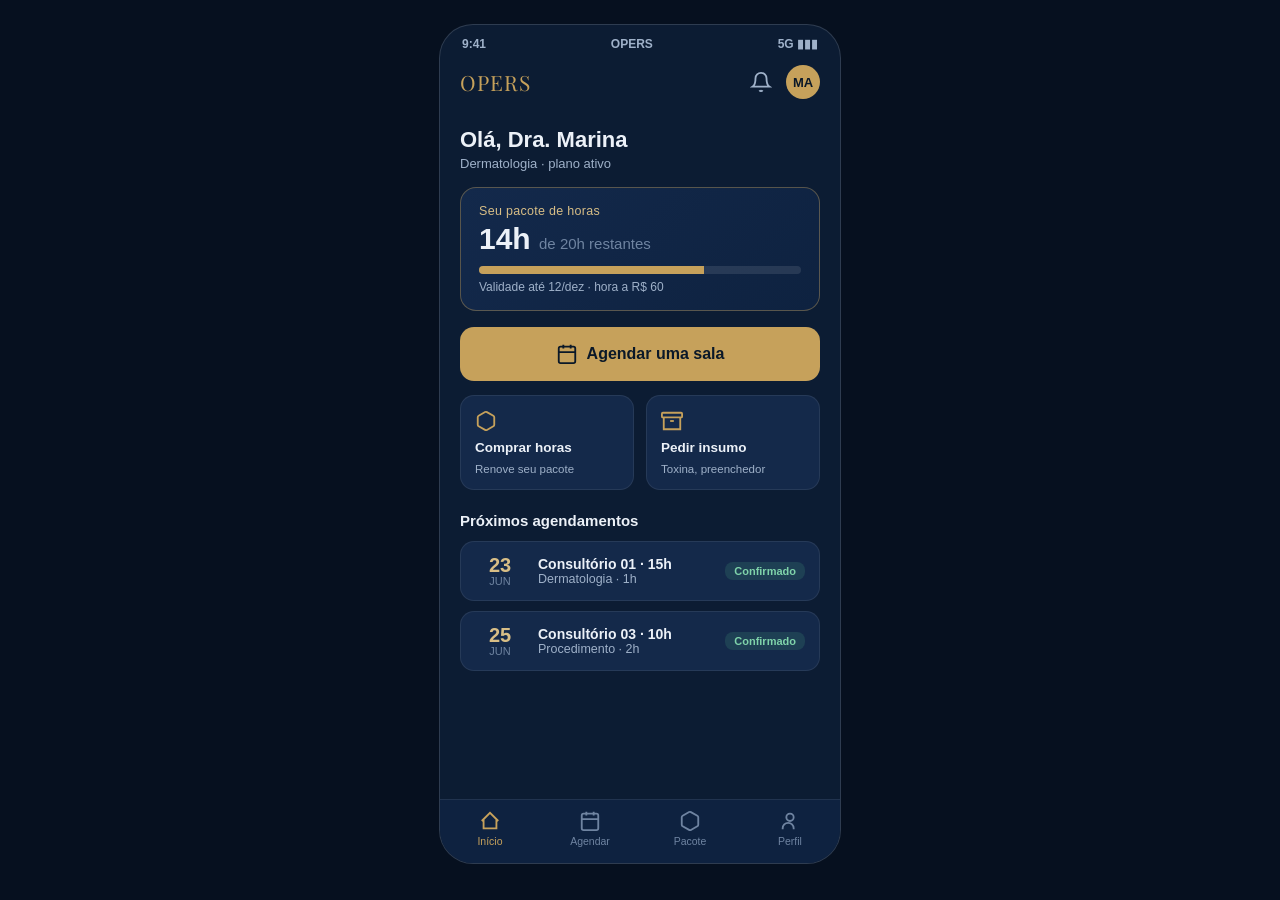
==== app.html @ e20039f2 "Sistema Opers Med + App do profissional" ====
<!doctype html>
<html lang="pt-br">
<head>
<meta charset="utf-8" />
<meta name="viewport" content="width=device-width, initial-scale=1, maximum-scale=1" />
<title>OPERS — App do Profissional</title>
<link rel="preconnect" href="https://fonts.googleapis.com">
<link rel="preconnect" href="https://fonts.gstatic.com" crossorigin>
<link href="https://fonts.googleapis.com/css2?family=Playfair+Display:wght@500;600&display=swap" rel="stylesheet">
<style>
  :root{
    --navy0:#0A1828; --navy1:#0C1C33; --navy2:#0E2240; --navy3:#14294A; --navy4:#1B3358;
    --gold:#C6A15B; --gold-l:#D8BE86; --gold-bg:rgba(198,161,91,0.16); --gold-br:rgba(198,161,91,0.4);
    --txt:#ECF1F8; --txt2:#9FB1C9; --txt3:#6F84A1;
    --green:#7FD3AA; --green-bg:rgba(84,185,138,0.16);
    --red:#E08A82;
    --br:rgba(255,255,255,0.08); --br2:rgba(255,255,255,0.14);
  }
  *{box-sizing:border-box;margin:0;padding:0;-webkit-tap-highlight-color:transparent}
  body{font-family:-apple-system,BlinkMacSystemFont,'Segoe UI',Roboto,sans-serif;background:#06101F;color:var(--txt);min-height:100vh;display:flex;align-items:flex-start;justify-content:center;padding:24px 0}
  .phone{width:402px;max-width:100vw;min-height:840px;background:var(--navy1);border:1px solid var(--br2);border-radius:34px;overflow:hidden;position:relative;display:flex;flex-direction:column}
  @media(max-width:430px){body{padding:0}.phone{border-radius:0;border:none;min-height:100vh;width:100vw}}
  .statusbar{display:flex;justify-content:space-between;align-items:center;padding:12px 22px 4px;font-size:12px;color:var(--txt2);font-weight:600}
  .appbar{display:flex;align-items:center;justify-content:space-between;padding:10px 20px 14px}
  .logo{font-family:'Playfair Display',Georgia,serif;color:var(--gold);font-size:21px;letter-spacing:1px}
  .appbar .r{display:flex;align-items:center;gap:14px;color:var(--txt2)}
  .av{width:34px;height:34px;border-radius:50%;background:var(--gold);color:var(--navy0);display:flex;align-items:center;justify-content:center;font-weight:700;font-size:13px}
  .body{flex:1;overflow-y:auto;padding:6px 20px 96px}
  .scr{display:none}.scr.on{display:block;animation:fade .25s ease}
  @keyframes fade{from{opacity:0;transform:translateY(8px)}to{opacity:1;transform:none}}
  .hi{font-size:22px;font-weight:600;margin:8px 0 2px}
  .hi small{display:block;font-size:13px;color:var(--txt2);font-weight:400;margin-top:3px}
  .card{background:var(--navy3);border:1px solid var(--br);border-radius:16px;padding:16px}
  .saldo{background:linear-gradient(135deg,#13294b,#0e2240);border:1px solid var(--gold-br);border-radius:16px;padding:16px 18px;margin:16px 0}
  .saldo .t{font-size:12.5px;color:var(--gold-l);letter-spacing:.3px}
  .saldo .big{font-size:30px;font-weight:600;margin:4px 0 2px}
  .saldo .big small{font-size:15px;color:var(--txt3);font-weight:400}
  .bar{height:8px;background:rgba(255,255,255,0.1);border-radius:5px;overflow:hidden;margin:10px 0 6px}
  .bar>div{height:100%;background:var(--gold)}
  .saldo .sub{font-size:12px;color:var(--txt2)}
  .cta{display:flex;align-items:center;justify-content:center;gap:9px;width:100%;background:var(--gold);color:var(--navy0);border:none;border-radius:14px;padding:16px;font-size:16px;font-weight:700;cursor:pointer;margin-bottom:8px}
  .cta:active{transform:scale(.985)}
  .quick{display:grid;grid-template-columns:1fr 1fr;gap:12px;margin:14px 0}
  .qbtn{background:var(--navy3);border:1px solid var(--br);border-radius:14px;padding:14px;display:flex;flex-direction:column;gap:8px;cursor:pointer;color:var(--txt)}
  .qbtn:active{background:var(--navy4)}
  .qbtn i{color:var(--gold)}
  .qbtn .qt{font-size:13.5px;font-weight:600}.qbtn .qs{font-size:11.5px;color:var(--txt2)}
  .sec{font-size:15px;font-weight:600;margin:22px 0 12px}
  .appt{display:flex;align-items:center;gap:13px;background:var(--navy3);border:1px solid var(--br);border-radius:14px;padding:13px 14px;margin-bottom:10px}
  .appt .dt{width:50px;text-align:center;flex-shrink:0}
  .appt .dt .d{font-size:20px;font-weight:700;line-height:1;color:var(--gold-l)}
  .appt .dt .m{font-size:11px;color:var(--txt3);text-transform:uppercase}
  .appt .info{flex:1;min-width:0}
  .appt .info .s1{font-size:14px;font-weight:600}
  .appt .info .s2{font-size:12.5px;color:var(--txt2)}
  .pill{font-size:11px;padding:3px 9px;border-radius:8px;font-weight:600;white-space:nowrap}
  .p-green{background:var(--green-bg);color:var(--green)}
  .p-gold{background:var(--gold-bg);color:var(--gold-l)}
  .p-mut{background:rgba(255,255,255,0.07);color:var(--txt2)}
  .days{display:flex;gap:9px;overflow-x:auto;padding:4px 0 8px;margin-bottom:6px}
  .day{flex-shrink:0;width:52px;text-align:center;padding:10px 0;border-radius:13px;background:var(--navy3);border:1px solid var(--br);cursor:pointer}
  .day.on{background:var(--gold);border-color:var(--gold)}
  .day.on .dn,.day.on .dd{color:var(--navy0)}
  .day .dn{font-size:11px;color:var(--txt3);text-transform:uppercase}
  .day .dd{font-size:18px;font-weight:700;margin-top:2px}
  .slot{display:flex;align-items:center;justify-content:space-between;background:var(--navy3);border:1px solid var(--br);border-radius:13px;padding:13px 15px;margin-bottom:10px;cursor:pointer}
  .slot:active{background:var(--navy4)}
  .slot .st{font-size:15px;font-weight:600}
  .slot .ss{font-size:12.5px;color:var(--txt2);margin-top:2px}
  .slot .go{color:var(--gold);font-size:13px;font-weight:600;display:flex;align-items:center;gap:4px}
  .plan{background:var(--navy3);border:1px solid var(--br);border-radius:14px;padding:15px;margin-bottom:11px;display:flex;align-items:center;justify-content:space-between}
  .plan.feat{border-color:var(--gold-br)}
  .plan .pn{font-size:15px;font-weight:600;color:var(--gold-l)}
  .plan .ps{font-size:12px;color:var(--txt2);margin-top:2px}
  .plan .pp{font-size:18px;font-weight:700}
  .tabbar{position:absolute;bottom:0;left:0;right:0;background:var(--navy2);border-top:1px solid var(--br);display:flex;justify-content:space-around;padding:10px 0 16px}
  .tab{display:flex;flex-direction:column;align-items:center;gap:3px;color:var(--txt3);font-size:10.5px;cursor:pointer;flex:1}
  .tab.on{color:var(--gold)}
  .tab i{font-size:22px}
  .back{display:flex;align-items:center;gap:7px;color:var(--txt2);font-size:14px;cursor:pointer;margin:4px 0 10px}
  .overlay{position:absolute;inset:0;background:rgba(5,12,24,0.7);display:none;align-items:flex-end;z-index:30}
  .overlay.on{display:flex}
  .sheet{background:var(--navy2);border-top-left-radius:22px;border-top-right-radius:22px;width:100%;padding:22px 20px 28px;border-top:1px solid var(--br2);animation:up .3s ease}
  @keyframes up{from{transform:translateY(100%)}to{transform:none}}
  .sheet h3{font-size:18px;margin-bottom:14px}
  .row{display:flex;justify-content:space-between;padding:11px 0;border-bottom:1px solid var(--br);font-size:14px}
  .row span:first-child{color:var(--txt2)}
  .row span:last-child{font-weight:600}
  .success{text-align:center;padding:30px 10px}
  .check{width:74px;height:74px;border-radius:50%;background:var(--green-bg);color:var(--green);display:flex;align-items:center;justify-content:center;margin:0 auto 18px;font-size:40px}
  .icon{display:inline-flex}
  svg.ic{width:22px;height:22px;stroke:currentColor;fill:none;stroke-width:2}
</style>
</head>
<body>
<div class="phone">
  <div class="statusbar"><span>9:41</span><span>OPERS</span><span>5G ▮▮▮</span></div>
  <div class="appbar">
    <div class="logo">OPERS</div>
    <div class="r">
      <span class="icon"><svg class="ic" viewBox="0 0 24 24"><path d="M18 8A6 6 0 0 0 6 8c0 7-3 9-3 9h18s-3-2-3-9M13.73 21a2 2 0 0 1-3.46 0"/></svg></span>
      <div class="av">MA</div>
    </div>
  </div>

  <div class="body">

    <!-- INÍCIO -->
    <section class="scr on" id="home">
      <div class="hi">Olá, Dra. Marina<small>Dermatologia · plano ativo</small></div>

      <div class="saldo">
        <div class="t">Seu pacote de horas</div>
        <div class="big">14h <small>de 20h restantes</small></div>
        <div class="bar"><div style="width:70%"></div></div>
        <div class="sub">Validade até 12/dez · hora a R$ 60</div>
      </div>

      <button class="cta" onclick="goAg()"><span class="icon"><svg class="ic" viewBox="0 0 24 24"><rect x="3" y="4" width="18" height="18" rx="2"/><path d="M16 2v4M8 2v4M3 10h18"/></svg></span> Agendar uma sala</button>

      <div class="quick">
        <div class="qbtn" onclick="go('pacote')"><i class="icon"><svg class="ic" viewBox="0 0 24 24"><path d="M21 16V8a2 2 0 0 0-1-1.73l-7-4a2 2 0 0 0-2 0l-7 4A2 2 0 0 0 3 8v8a2 2 0 0 0 1 1.73l7 4a2 2 0 0 0 2 0l7-4A2 2 0 0 0 21 16z"/></svg></i><span class="qt">Comprar horas</span><span class="qs">Renove seu pacote</span></div>
        <div class="qbtn" onclick="openInsumo()"><i class="icon"><svg class="ic" viewBox="0 0 24 24"><path d="M21 8v13H3V8"/><rect x="1" y="3" width="22" height="5" rx="1"/><path d="M10 12h4"/></svg></i><span class="qt">Pedir insumo</span><span class="qs">Toxina, preenchedor</span></div>
      </div>

      <div class="sec">Próximos agendamentos</div>
      <div id="apptList">
        <div class="appt"><div class="dt"><div class="d">23</div><div class="m">jun</div></div><div class="info"><div class="s1">Consultório 01 · 15h</div><div class="s2">Dermatologia · 1h</div></div><span class="pill p-green">Confirmado</span></div>
        <div class="appt"><div class="dt"><div class="d">25</div><div class="m">jun</div></div><div class="info"><div class="s1">Consultório 03 · 10h</div><div class="s2">Procedimento · 2h</div></div><span class="pill p-green">Confirmado</span></div>
      </div>
    </section>

    <!-- AGENDAR -->
    <section class="scr" id="agendar">
      <div class="back" onclick="go('home')"><span class="icon"><svg class="ic" viewBox="0 0 24 24"><path d="M19 12H5M12 19l-7-7 7-7"/></svg></span> Voltar</div>
      <div class="hi" style="font-size:19px">Disponibilidade<small>Escolha o dia e o horário livre</small></div>
      <div class="days" id="days">
        <div class="day on"><div class="dn">seg</div><div class="dd">23</div></div>
        <div class="day"><div class="dn">ter</div><div class="dd">24</div></div>
        <div class="day"><div class="dn">qua</div><div class="dd">25</div></div>
        <div class="day"><div class="dn">qui</div><div class="dd">26</div></div>
        <div class="day"><div class="dn">sex</div><div class="dd">27</div></div>
        <div class="day"><div class="dn">sáb</div><div class="dd">28</div></div>
      </div>
      <div class="sec" style="margin-top:8px" id="slotLabel">Salas livres · seg, 23</div>
      <div id="slots">
        <div class="slot" onclick="pick('Consultório 02','11h')"><div><div class="st">11h — 12h</div><div class="ss">Consultório 02 · Odontologia</div></div><span class="go">Reservar <span class="icon"><svg class="ic" viewBox="0 0 24 24" stroke-width="2.5"><path d="M9 18l6-6-6-6"/></svg></span></span></div>
        <div class="slot" onclick="pick('Consultório 04','14h')"><div><div class="st">14h — 15h</div><div class="ss">Consultório 04 · Livre</div></div><span class="go">Reservar <span class="icon"><svg class="ic" viewBox="0 0 24 24" stroke-width="2.5"><path d="M9 18l6-6-6-6"/></svg></span></span></div>
        <div class="slot" onclick="pick('Consultório 06','16h')"><div><div class="st">16h — 17h</div><div class="ss">Consultório 06 · Livre</div></div><span class="go">Reservar <span class="icon"><svg class="ic" viewBox="0 0 24 24" stroke-width="2.5"><path d="M9 18l6-6-6-6"/></svg></span></span></div>
        <div class="slot" onclick="pick('Centro cirúrgico 01','18h')"><div><div class="st">18h — 20h</div><div class="ss">Centro cirúrgico 01 · Procedimento</div></div><span class="go">Reservar <span class="icon"><svg class="ic" viewBox="0 0 24 24" stroke-width="2.5"><path d="M9 18l6-6-6-6"/></svg></span></span></div>
      </div>
    </section>

    <!-- PACOTE -->
    <section class="scr" id="pacote">
      <div class="back" onclick="go('home')"><span class="icon"><svg class="ic" viewBox="0 0 24 24"><path d="M19 12H5M12 19l-7-7 7-7"/></svg></span> Voltar</div>
      <div class="hi" style="font-size:19px">Meu pacote<small>14h de 20h restantes</small></div>
      <div class="saldo"><div class="t">Saldo atual</div><div class="big">14h <small>restantes</small></div><div class="bar"><div style="width:70%"></div></div><div class="sub">6h usadas este mês</div></div>
      <div class="sec">Renovar ou ampliar</div>
      <div class="plan"><div><div class="pn">Plano 20h</div><div class="ps">vira 40h na ação · hora R$ 60</div></div><div style="text-align:right"><div class="pp">R$ 2.600</div></div></div>
      <div class="plan feat"><div><div class="pn">Plano 30h ★</div><div class="ps">vira 60h na ação · mais vendido</div></div><div style="text-align:right"><div class="pp">R$ 3.900</div></div></div>
      <div class="plan"><div><div class="pn">Plano 40h</div><div class="ps">vira 80h na ação · melhor preço/h</div></div><div style="text-align:right"><div class="pp">R$ 5.200</div></div></div>
    </section>

  </div>

  <div class="tabbar">
    <div class="tab on" data-s="home" onclick="go('home')"><i class="icon"><svg class="ic" viewBox="0 0 24 24"><path d="M3 12l9-9 9 9M5 10v10h14V10"/></svg></i>Início</div>
    <div class="tab" data-s="agendar" onclick="goAg()"><i class="icon"><svg class="ic" viewBox="0 0 24 24"><rect x="3" y="4" width="18" height="18" rx="2"/><path d="M16 2v4M8 2v4M3 10h18"/></svg></i>Agendar</div>
    <div class="tab" data-s="pacote" onclick="go('pacote')"><i class="icon"><svg class="ic" viewBox="0 0 24 24"><path d="M21 16V8a2 2 0 0 0-1-1.73l-7-4a2 2 0 0 0-2 0l-7 4A2 2 0 0 0 3 8v8a2 2 0 0 0 1 1.73l7 4a2 2 0 0 0 2 0l7-4A2 2 0 0 0 21 16z"/></svg></i>Pacote</div>
    <div class="tab" data-s="perfil" onclick="go('home')"><i class="icon"><svg class="ic" viewBox="0 0 24 24"><circle cx="12" cy="8" r="4"/><path d="M4 21v-1a6 6 0 0 1 12 0v1"/></svg></i>Perfil</div>
  </div>

  <!-- Sheet confirmar -->
  <div class="overlay" id="ov">
    <div class="sheet" id="sheet"></div>
  </div>
</div>

<script>
  function go(id){
    document.querySelectorAll('.scr').forEach(s=>s.classList.toggle('on',s.id===id));
    document.querySelectorAll('.tab').forEach(t=>t.classList.toggle('on',t.dataset.s===id));
    document.querySelector('.body').scrollTop=0;
  }
  function goAg(){go('agendar');}
  // dias
  document.getElementById('days').addEventListener('click',function(e){var d=e.target.closest('.day');if(!d)return;document.querySelectorAll('.day').forEach(x=>x.classList.remove('on'));d.classList.add('on');var dn=d.querySelector('.dn').textContent;var dd=d.querySelector('.dd').textContent;document.getElementById('slotLabel').textContent='Salas livres · '+dn+', '+dd;});

  var sel={sala:'',hora:''};
  function pick(sala,hora){
    sel={sala,hora};
    var s=document.getElementById('sheet');
    s.innerHTML='<h3>Confirmar agendamento</h3>'+
      '<div class="row"><span>Sala</span><span>'+sala+'</span></div>'+
      '<div class="row"><span>Data</span><span>Seg, 23 de junho</span></div>'+
      '<div class="row"><span>Horário</span><span>'+hora+' — '+(parseInt(hora)+1)+'h</span></div>'+
      '<div class="row"><span>Consome do pacote</span><span style="color:var(--gold-l)">1h (resta 13h)</span></div>'+
      '<button class="cta" style="margin-top:18px" onclick="confirmAg()">Confirmar agendamento</button>'+
      '<div style="text-align:center;margin-top:12px;color:var(--txt3);font-size:13px;cursor:pointer" onclick="closeOv()">Cancelar</div>';
    document.getElementById('ov').classList.add('on');
  }
  function closeOv(){document.getElementById('ov').classList.remove('on');}
  function confirmAg(){
    var s=document.getElementById('sheet');
    s.innerHTML='<div class="success"><div class="check">✓</div><div style="font-size:20px;font-weight:600;margin-bottom:6px">Agendado!</div>'+
      '<div style="color:var(--txt2);font-size:14px">'+sel.sala+' · '+sel.hora+'<br>Seg, 23 de junho</div>'+
      '<button class="cta" style="margin-top:22px" onclick="finishAg()">Voltar ao início</button></div>';
    // adiciona na lista
    var item=document.createElement('div');item.className='appt';
    item.innerHTML='<div class="dt"><div class="d">23</div><div class="m">jun</div></div><div class="info"><div class="s1">'+sel.sala+' · '+sel.hora+'</div><div class="s2">Novo agendamento · 1h</div></div><span class="pill p-gold">Novo</span>';
    document.getElementById('apptList').prepend(item);
  }
  function finishAg(){closeOv();go('home');}
  function openInsumo(){
    var s=document.getElementById('sheet');
    s.innerHTML='<h3>Pedir insumo</h3>'+
      '<div class="row"><span>Dysport 300 UI</span><span>R$ 880,75</span></div>'+
      '<div class="row"><span>Restylane Lyft 1ml</span><span>R$ 315,00</span></div>'+
      '<div class="row"><span>Restylane Skinboosters</span><span>R$ 384,00</span></div>'+
      '<button class="cta" style="margin-top:18px" onclick="closeOv()">Adicionar ao próximo procedimento</button>'+
      '<div style="text-align:center;margin-top:12px;color:var(--txt3);font-size:13px;cursor:pointer" onclick="closeOv()">Fechar</div>';
    document.getElementById('ov').classList.add('on');
  }
  document.getElementById('ov').addEventListener('click',function(e){if(e.target===this)closeOv();});
</script>
</body>
</html>
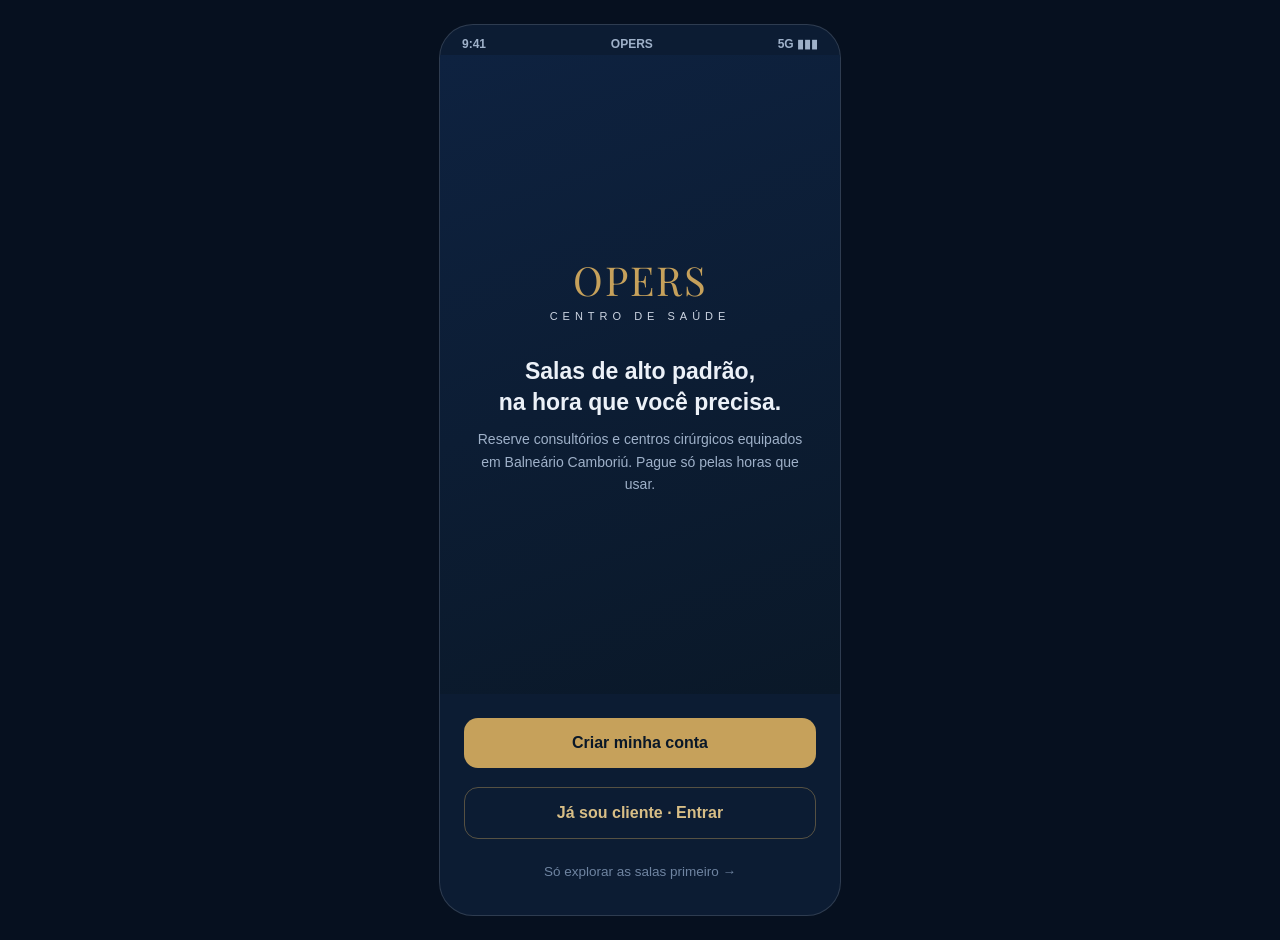
==== commit cf73325f: "App do profissional: cadastro/login, Salas, Feed, Conta" ====
--- a/app.html
+++ b/app.html
@@ -18,7 +18,7 @@
   }
   *{box-sizing:border-box;margin:0;padding:0;-webkit-tap-highlight-color:transparent}
   body{font-family:-apple-system,BlinkMacSystemFont,'Segoe UI',Roboto,sans-serif;background:#06101F;color:var(--txt);min-height:100vh;display:flex;align-items:flex-start;justify-content:center;padding:24px 0}
-  .phone{width:402px;max-width:100vw;min-height:840px;background:var(--navy1);border:1px solid var(--br2);border-radius:34px;overflow:hidden;position:relative;display:flex;flex-direction:column}
+  .phone{width:402px;max-width:100vw;min-height:860px;background:var(--navy1);border:1px solid var(--br2);border-radius:34px;overflow:hidden;position:relative;display:flex;flex-direction:column}
   @media(max-width:430px){body{padding:0}.phone{border-radius:0;border:none;min-height:100vh;width:100vw}}
   .statusbar{display:flex;justify-content:space-between;align-items:center;padding:12px 22px 4px;font-size:12px;color:var(--txt2);font-weight:600}
   .appbar{display:flex;align-items:center;justify-content:space-between;padding:10px 20px 14px}
@@ -40,12 +40,19 @@
   .saldo .sub{font-size:12px;color:var(--txt2)}
   .cta{display:flex;align-items:center;justify-content:center;gap:9px;width:100%;background:var(--gold);color:var(--navy0);border:none;border-radius:14px;padding:16px;font-size:16px;font-weight:700;cursor:pointer;margin-bottom:8px}
   .cta:active{transform:scale(.985)}
+  .cta.outline{background:transparent;color:var(--gold-l);border:1px solid var(--gold-br)}
   .quick{display:grid;grid-template-columns:1fr 1fr;gap:12px;margin:14px 0}
   .qbtn{background:var(--navy3);border:1px solid var(--br);border-radius:14px;padding:14px;display:flex;flex-direction:column;gap:8px;cursor:pointer;color:var(--txt)}
   .qbtn:active{background:var(--navy4)}
   .qbtn i{color:var(--gold)}
   .qbtn .qt{font-size:13.5px;font-weight:600}.qbtn .qs{font-size:11.5px;color:var(--txt2)}
   .sec{font-size:15px;font-weight:600;margin:22px 0 12px}
+  .menu{background:var(--navy3);border:1px solid var(--br);border-radius:16px;overflow:hidden}
+  .mi{display:flex;align-items:center;gap:13px;padding:15px 16px;border-bottom:1px solid var(--br);cursor:pointer}
+  .mi:last-child{border-bottom:none}.mi:active{background:var(--navy4)}
+  .mi i{color:var(--gold);display:inline-flex}
+  .mi .mt{flex:1;font-size:14.5px}
+  .mi .chev{color:var(--txt3)}
   .appt{display:flex;align-items:center;gap:13px;background:var(--navy3);border:1px solid var(--br);border-radius:14px;padding:13px 14px;margin-bottom:10px}
   .appt .dt{width:50px;text-align:center;flex-shrink:0}
   .appt .dt .d{font-size:20px;font-weight:700;line-height:1;color:var(--gold-l)}
@@ -57,6 +64,31 @@
   .p-green{background:var(--green-bg);color:var(--green)}
   .p-gold{background:var(--gold-bg);color:var(--gold-l)}
   .p-mut{background:rgba(255,255,255,0.07);color:var(--txt2)}
+  .toggle{display:flex;background:var(--navy3);border:1px solid var(--br);border-radius:12px;padding:4px;margin:6px 0 14px}
+  .toggle div{flex:1;text-align:center;padding:9px;border-radius:9px;font-size:13.5px;color:var(--txt2);cursor:pointer;font-weight:600}
+  .toggle div.on{background:var(--gold);color:var(--navy0)}
+  .filters{display:flex;gap:9px;margin-bottom:14px}
+  .filt{flex:1;display:flex;align-items:center;gap:7px;background:var(--navy3);border:1px solid var(--br);border-radius:11px;padding:11px 12px;font-size:12.5px;color:var(--txt3)}
+  .room{background:var(--navy3);border:1px solid var(--br);border-radius:16px;overflow:hidden;margin-bottom:14px}
+  .room .photo{height:150px;background:linear-gradient(135deg,#1B3358,#0E2240);display:flex;align-items:center;justify-content:center;position:relative}
+  .room .photo i{color:rgba(198,161,91,0.5);font-size:42px}
+  .room .photo .ptag{position:absolute;top:10px;left:10px;background:rgba(10,24,40,0.7);color:var(--gold-l);font-size:11px;font-weight:600;padding:4px 10px;border-radius:8px}
+  .room .rb{padding:14px 15px}
+  .room .rn{font-size:15px;font-weight:600;line-height:1.3}
+  .room .ram{font-size:12.5px;color:var(--txt2);margin:6px 0 10px;display:flex;gap:12px;flex-wrap:wrap}
+  .room .ram span{display:flex;align-items:center;gap:5px}
+  .room .rf{display:flex;align-items:center;justify-content:space-between}
+  .room .rp{font-size:13px;color:var(--txt2)}.room .rp b{color:var(--txt);font-size:16px}
+  .room .rbtn{background:var(--gold-bg);color:var(--gold-l);border:1px solid var(--gold-br);border-radius:10px;padding:9px 14px;font-size:13px;font-weight:600;cursor:pointer}
+  .room .rbtn:active{background:var(--gold);color:var(--navy0)}
+  .post{background:var(--navy3);border:1px solid var(--br);border-radius:16px;padding:15px;margin-bottom:13px}
+  .post .ph{display:flex;align-items:center;gap:10px;margin-bottom:11px}
+  .post .pav{width:34px;height:34px;border-radius:9px;background:var(--gold);color:var(--navy0);display:flex;align-items:center;justify-content:center;font-family:'Playfair Display',serif;font-size:13px;font-weight:600}
+  .post .pn{font-size:13px;font-weight:600}.post .pd{font-size:11.5px;color:var(--txt3)}
+  .post .pt{font-size:15px;font-weight:600;margin-bottom:5px}
+  .post .pc{font-size:13.5px;color:var(--txt2);line-height:1.5}
+  .post .pl{display:flex;gap:18px;margin-top:12px;color:var(--txt3);font-size:13px}
+  .post .pl span{display:flex;align-items:center;gap:6px}
   .days{display:flex;gap:9px;overflow-x:auto;padding:4px 0 8px;margin-bottom:6px}
   .day{flex-shrink:0;width:52px;text-align:center;padding:10px 0;border-radius:13px;background:var(--navy3);border:1px solid var(--br);cursor:pointer}
   .day.on{background:var(--gold);border-color:var(--gold)}
@@ -73,66 +105,146 @@
   .plan .pn{font-size:15px;font-weight:600;color:var(--gold-l)}
   .plan .ps{font-size:12px;color:var(--txt2);margin-top:2px}
   .plan .pp{font-size:18px;font-weight:700}
-  .tabbar{position:absolute;bottom:0;left:0;right:0;background:var(--navy2);border-top:1px solid var(--br);display:flex;justify-content:space-around;padding:10px 0 16px}
+  /* welcome */
+  .welcome{display:none;flex-direction:column;min-height:860px;padding:0}
+  .welcome.on{display:flex}
+  @media(max-width:430px){.welcome{min-height:100vh}}
+  .wtop{flex:1;display:flex;flex-direction:column;align-items:center;justify-content:center;text-align:center;padding:40px 30px;background:linear-gradient(160deg,#0E2240,#0A1828)}
+  .wtop .wl{font-family:'Playfair Display',serif;color:var(--gold);font-size:40px;letter-spacing:2px}
+  .wtop .wsub{font-size:11px;color:#CDD5E2;letter-spacing:5px;margin-top:4px}
+  .wtop h2{font-size:23px;font-weight:600;margin:34px 0 10px;line-height:1.35}
+  .wtop p{font-size:14px;color:var(--txt2);line-height:1.6}
+  .wbtns{padding:24px 24px 36px;display:flex;flex-direction:column;gap:11px}
+  .field{margin-bottom:13px}
+  .field label{font-size:12.5px;color:var(--txt2);display:block;margin-bottom:6px}
+  .field input,.field select{width:100%;background:var(--navy3);border:1px solid var(--br2);border-radius:11px;padding:13px 13px;color:var(--txt);font-size:14.5px;outline:none}
+  .field input:focus,.field select:focus{border-color:var(--gold-br)}
+  .tabbar{position:absolute;bottom:0;left:0;right:0;background:var(--navy2);border-top:1px solid var(--br);display:none;justify-content:space-around;padding:10px 0 16px}
+  body.tabs .tabbar{display:flex}
   .tab{display:flex;flex-direction:column;align-items:center;gap:3px;color:var(--txt3);font-size:10.5px;cursor:pointer;flex:1}
   .tab.on{color:var(--gold)}
   .tab i{font-size:22px}
   .back{display:flex;align-items:center;gap:7px;color:var(--txt2);font-size:14px;cursor:pointer;margin:4px 0 10px}
   .overlay{position:absolute;inset:0;background:rgba(5,12,24,0.7);display:none;align-items:flex-end;z-index:30}
   .overlay.on{display:flex}
-  .sheet{background:var(--navy2);border-top-left-radius:22px;border-top-right-radius:22px;width:100%;padding:22px 20px 28px;border-top:1px solid var(--br2);animation:up .3s ease}
+  .sheet{background:var(--navy2);border-top-left-radius:22px;border-top-right-radius:22px;width:100%;padding:22px 20px 28px;border-top:1px solid var(--br2);animation:up .3s ease;max-height:88%;overflow-y:auto}
   @keyframes up{from{transform:translateY(100%)}to{transform:none}}
   .sheet h3{font-size:18px;margin-bottom:14px}
   .row{display:flex;justify-content:space-between;padding:11px 0;border-bottom:1px solid var(--br);font-size:14px}
   .row span:first-child{color:var(--txt2)}
   .row span:last-child{font-weight:600}
-  .success{text-align:center;padding:30px 10px}
+  .success{text-align:center;padding:24px 10px}
   .check{width:74px;height:74px;border-radius:50%;background:var(--green-bg);color:var(--green);display:flex;align-items:center;justify-content:center;margin:0 auto 18px;font-size:40px}
   .icon{display:inline-flex}
   svg.ic{width:22px;height:22px;stroke:currentColor;fill:none;stroke-width:2}
+  svg.ic.sm{width:16px;height:16px}
 </style>
 </head>
 <body>
 <div class="phone">
   <div class="statusbar"><span>9:41</span><span>OPERS</span><span>5G ▮▮▮</span></div>
-  <div class="appbar">
+
+  <!-- WELCOME (não-cliente) -->
+  <div class="welcome on" id="welcome">
+    <div class="wtop">
+      <div class="wl">OPERS</div>
+      <div class="wsub">CENTRO DE SAÚDE</div>
+      <h2>Salas de alto padrão,<br>na hora que você precisa.</h2>
+      <p>Reserve consultórios e centros cirúrgicos equipados em Balneário Camboriú. Pague só pelas horas que usar.</p>
+    </div>
+    <div class="wbtns">
+      <button class="cta" onclick="go('cadastro')">Criar minha conta</button>
+      <button class="cta outline" onclick="login('Dra. Marina Alves','Marina',true)">Já sou cliente · Entrar</button>
+      <div style="text-align:center;margin-top:6px;color:var(--txt3);font-size:13.5px;cursor:pointer" onclick="login('',' ',false);go('salas')">Só explorar as salas primeiro →</div>
+    </div>
+  </div>
+
+  <!-- CADASTRO -->
+  <div class="scr" id="cadastro" style="padding:0">
+    <div class="body" style="padding-top:8px">
+      <div class="back" onclick="go('welcome')"><span class="icon"><svg class="ic" viewBox="0 0 24 24"><path d="M19 12H5M12 19l-7-7 7-7"/></svg></span> Voltar</div>
+      <div class="hi">Criar conta<small>Leva menos de 1 minuto e você já pode reservar.</small></div>
+      <div style="margin-top:18px">
+        <div class="field"><label>Nome completo</label><input id="fNome" placeholder="Dra. Bianca Melo" /></div>
+        <div class="field"><label>Especialidade</label><select id="fEsp"><option>Dermatologia</option><option>Estética / Harmonização</option><option>Odontologia</option><option>Nutrição</option><option>Ortopedia</option><option>Psicologia</option><option>Outra</option></select></div>
+        <div class="field"><label>WhatsApp</label><input id="fTel" placeholder="(47) 9 9999-9999" /></div>
+        <div class="field"><label>E-mail</label><input id="fMail" placeholder="voce@email.com" /></div>
+      </div>
+      <button class="cta" style="margin-top:10px" onclick="doCadastro()">Criar conta e continuar</button>
+      <div style="text-align:center;margin-top:14px;color:var(--txt3);font-size:12.5px;line-height:1.5">Ao criar a conta você entra como profissional<br>e pode reservar salas na hora.</div>
+    </div>
+  </div>
+
+  <div class="appbar" id="topbar" style="display:none">
     <div class="logo">OPERS</div>
     <div class="r">
       <span class="icon"><svg class="ic" viewBox="0 0 24 24"><path d="M18 8A6 6 0 0 0 6 8c0 7-3 9-3 9h18s-3-2-3-9M13.73 21a2 2 0 0 1-3.46 0"/></svg></span>
-      <div class="av">MA</div>
+      <div class="av" id="topAv">MA</div>
     </div>
   </div>
 
-  <div class="body">
+  <div class="body" id="mainbody" style="display:none">
 
     <!-- INÍCIO -->
     <section class="scr on" id="home">
-      <div class="hi">Olá, Dra. Marina<small>Dermatologia · plano ativo</small></div>
-
-      <div class="saldo">
-        <div class="t">Seu pacote de horas</div>
-        <div class="big">14h <small>de 20h restantes</small></div>
-        <div class="bar"><div style="width:70%"></div></div>
-        <div class="sub">Validade até 12/dez · hora a R$ 60</div>
-      </div>
-
-      <button class="cta" onclick="goAg()"><span class="icon"><svg class="ic" viewBox="0 0 24 24"><rect x="3" y="4" width="18" height="18" rx="2"/><path d="M16 2v4M8 2v4M3 10h18"/></svg></span> Agendar uma sala</button>
-
+      <div class="hi" id="homeHi">Olá, Dra. Marina<small>Dermatologia · plano ativo</small></div>
+      <div id="saldoBlock"></div>
+
+      <div class="sec" style="margin-top:6px">Do que você precisa hoje?</div>
       <div class="quick">
-        <div class="qbtn" onclick="go('pacote')"><i class="icon"><svg class="ic" viewBox="0 0 24 24"><path d="M21 16V8a2 2 0 0 0-1-1.73l-7-4a2 2 0 0 0-2 0l-7 4A2 2 0 0 0 3 8v8a2 2 0 0 0 1 1.73l7 4a2 2 0 0 0 2 0l7-4A2 2 0 0 0 21 16z"/></svg></i><span class="qt">Comprar horas</span><span class="qs">Renove seu pacote</span></div>
-        <div class="qbtn" onclick="openInsumo()"><i class="icon"><svg class="ic" viewBox="0 0 24 24"><path d="M21 8v13H3V8"/><rect x="1" y="3" width="22" height="5" rx="1"/><path d="M10 12h4"/></svg></i><span class="qt">Pedir insumo</span><span class="qs">Toxina, preenchedor</span></div>
-      </div>
-
-      <div class="sec">Próximos agendamentos</div>
-      <div id="apptList">
-        <div class="appt"><div class="dt"><div class="d">23</div><div class="m">jun</div></div><div class="info"><div class="s1">Consultório 01 · 15h</div><div class="s2">Dermatologia · 1h</div></div><span class="pill p-green">Confirmado</span></div>
-        <div class="appt"><div class="dt"><div class="d">25</div><div class="m">jun</div></div><div class="info"><div class="s1">Consultório 03 · 10h</div><div class="s2">Procedimento · 2h</div></div><span class="pill p-green">Confirmado</span></div>
+        <div class="qbtn" onclick="go('salas')"><i class="icon"><svg class="ic" viewBox="0 0 24 24"><rect x="3" y="4" width="18" height="18" rx="2"/><path d="M16 2v4M8 2v4M3 10h18"/></svg></i><span class="qt">Reservar sala</span><span class="qs">Veja a disponibilidade</span></div>
+        <div class="qbtn" onclick="openInsumo()"><i class="icon"><svg class="ic" viewBox="0 0 24 24"><path d="M21 8v13H3V8"/><rect x="1" y="3" width="22" height="5" rx="1"/><path d="M10 12h4"/></svg></i><span class="qt">Novo pedido</span><span class="qs">Toxina, preenchedor</span></div>
+      </div>
+
+      <div class="menu" style="margin-top:4px">
+        <div class="mi" onclick="alert2('Minhas faturas')"><i class="icon"><svg class="ic" viewBox="0 0 24 24"><rect x="2" y="5" width="20" height="14" rx="2"/><path d="M2 10h20"/></svg></i><span class="mt">Faturas</span><span class="chev icon"><svg class="ic sm" viewBox="0 0 24 24" stroke-width="2.5"><path d="M9 18l6-6-6-6"/></svg></span></div>
+        <div class="mi" onclick="go('salas')"><i class="icon"><svg class="ic" viewBox="0 0 24 24"><rect x="3" y="4" width="18" height="18" rx="2"/><path d="M16 2v4M8 2v4M3 10h18"/></svg></i><span class="mt">Minhas reservas</span><span class="chev icon"><svg class="ic sm" viewBox="0 0 24 24" stroke-width="2.5"><path d="M9 18l6-6-6-6"/></svg></span></div>
+        <div class="mi" onclick="alert2('Recados da recepção')"><i class="icon"><svg class="ic" viewBox="0 0 24 24"><path d="M22 16.92V21a2 2 0 0 1-2.18 2 19.79 19.79 0 0 1-8.63-3.07 19.5 19.5 0 0 1-6-6 19.79 19.79 0 0 1-3.07-8.67A2 2 0 0 1 4.11 2h4.09a2 2 0 0 1 2 1.72c.13.96.36 1.9.7 2.81a2 2 0 0 1-.45 2.11L9.09 9.91a16 16 0 0 0 6 6l1.27-1.27a2 2 0 0 1 2.11-.45c.91.34 1.85.57 2.81.7A2 2 0 0 1 22 16.92z"/></svg></i><span class="mt">Recados</span><span class="chev icon"><svg class="ic sm" viewBox="0 0 24 24" stroke-width="2.5"><path d="M9 18l6-6-6-6"/></svg></span></div>
+      </div>
+
+      <button class="cta outline" style="margin-top:16px" onclick="alert2('Abrindo WhatsApp da recepção...')"><span class="icon"><svg class="ic" viewBox="0 0 24 24"><path d="M21 11.5a8.5 8.5 0 0 1-12.5 7.5L3 21l2-5.5A8.5 8.5 0 1 1 21 11.5z"/></svg></span> Falar com a recepção</button>
+    </section>
+
+    <!-- SALAS -->
+    <section class="scr" id="salas">
+      <div class="hi" style="font-size:20px">Reservar sala<small>Consultórios e centros cirúrgicos</small></div>
+      <div class="toggle"><div class="on">Lista</div><div onclick="alert2('Visão calendário')">Calendário</div></div>
+      <div class="filters">
+        <div class="filt"><span class="icon"><svg class="ic sm" viewBox="0 0 24 24"><rect x="3" y="4" width="18" height="18" rx="2"/><path d="M16 2v4M8 2v4M3 10h18"/></svg></span> Qualquer dia</div>
+        <div class="filt"><span class="icon"><svg class="ic sm" viewBox="0 0 24 24"><circle cx="12" cy="12" r="9"/><path d="M12 7v5l3 2"/></svg></span> Qualquer hora</div>
+      </div>
+
+      <div class="room">
+        <div class="photo"><span class="ptag">Consultório</span><i class="icon"><svg class="ic" style="width:42px;height:42px" viewBox="0 0 24 24"><path d="M3 21h18M5 21V7l8-4v18M19 21V11l-6-3"/><path d="M9 9v.01M9 12v.01M9 15v.01M9 18v.01"/></svg></i></div>
+        <div class="rb">
+          <div class="rn">Consultório Premium 01</div>
+          <div class="ram"><span><span class="icon"><svg class="ic sm" viewBox="0 0 24 24"><path d="M5 12h14M5 12a2 2 0 0 1 0-4h14a2 2 0 0 1 0 4"/></svg></span> Ar-condicionado</span><span><span class="icon"><svg class="ic sm" viewBox="0 0 24 24"><path d="M5 13a10 10 0 0 1 14 0M8.5 16.5a5 5 0 0 1 7 0M2 8.8a15 15 0 0 1 20 0M12 20h.01"/></svg></span> Wi-Fi</span></div>
+          <div class="rf"><div class="rp">A partir de <b>R$ 60</b>/hora</div><button class="rbtn" onclick="go('agendar')">Ver horários</button></div>
+        </div>
+      </div>
+
+      <div class="room">
+        <div class="photo"><span class="ptag">Estética</span><i class="icon"><svg class="ic" style="width:42px;height:42px" viewBox="0 0 24 24"><path d="M3 18h18M5 18v-6a4 4 0 0 1 4-4h6a4 4 0 0 1 4 4v6M8 8V6"/></svg></i></div>
+        <div class="rb">
+          <div class="rn">Sala de Estética 02</div>
+          <div class="ram"><span><span class="icon"><svg class="ic sm" viewBox="0 0 24 24"><path d="M5 12h14M5 12a2 2 0 0 1 0-4h14a2 2 0 0 1 0 4"/></svg></span> Maca + apoio</span><span><span class="icon"><svg class="ic sm" viewBox="0 0 24 24"><path d="M5 13a10 10 0 0 1 14 0M8.5 16.5a5 5 0 0 1 7 0M2 8.8a15 15 0 0 1 20 0M12 20h.01"/></svg></span> Wi-Fi</span></div>
+          <div class="rf"><div class="rp">A partir de <b>R$ 60</b>/hora</div><button class="rbtn" onclick="go('agendar')">Ver horários</button></div>
+        </div>
+      </div>
+
+      <div class="room">
+        <div class="photo"><span class="ptag">Centro cirúrgico</span><i class="icon"><svg class="ic" style="width:42px;height:42px" viewBox="0 0 24 24"><path d="M12 2v6M9 5h6M4 22V12h16v10M8 22v-4h8v4"/></svg></i></div>
+        <div class="rb">
+          <div class="rn">Centro Cirúrgico 01</div>
+          <div class="ram"><span><span class="icon"><svg class="ic sm" viewBox="0 0 24 24"><path d="M20 6 9 17l-5-5"/></svg></span> Equipado</span><span><span class="icon"><svg class="ic sm" viewBox="0 0 24 24"><path d="M5 12h14M5 12a2 2 0 0 1 0-4h14a2 2 0 0 1 0 4"/></svg></span> Climatizado</span></div>
+          <div class="rf"><div class="rp">A partir de <b>R$ 90</b>/hora</div><button class="rbtn" onclick="go('agendar')">Ver horários</button></div>
+        </div>
       </div>
     </section>
 
     <!-- AGENDAR -->
     <section class="scr" id="agendar">
-      <div class="back" onclick="go('home')"><span class="icon"><svg class="ic" viewBox="0 0 24 24"><path d="M19 12H5M12 19l-7-7 7-7"/></svg></span> Voltar</div>
+      <div class="back" onclick="go('salas')"><span class="icon"><svg class="ic" viewBox="0 0 24 24"><path d="M19 12H5M12 19l-7-7 7-7"/></svg></span> Voltar</div>
       <div class="hi" style="font-size:19px">Disponibilidade<small>Escolha o dia e o horário livre</small></div>
       <div class="days" id="days">
         <div class="day on"><div class="dn">seg</div><div class="dd">23</div></div>
@@ -142,86 +254,186 @@
         <div class="day"><div class="dn">sex</div><div class="dd">27</div></div>
         <div class="day"><div class="dn">sáb</div><div class="dd">28</div></div>
       </div>
-      <div class="sec" style="margin-top:8px" id="slotLabel">Salas livres · seg, 23</div>
+      <div class="sec" style="margin-top:8px" id="slotLabel">Horários livres · seg, 23</div>
       <div id="slots">
-        <div class="slot" onclick="pick('Consultório 02','11h')"><div><div class="st">11h — 12h</div><div class="ss">Consultório 02 · Odontologia</div></div><span class="go">Reservar <span class="icon"><svg class="ic" viewBox="0 0 24 24" stroke-width="2.5"><path d="M9 18l6-6-6-6"/></svg></span></span></div>
-        <div class="slot" onclick="pick('Consultório 04','14h')"><div><div class="st">14h — 15h</div><div class="ss">Consultório 04 · Livre</div></div><span class="go">Reservar <span class="icon"><svg class="ic" viewBox="0 0 24 24" stroke-width="2.5"><path d="M9 18l6-6-6-6"/></svg></span></span></div>
-        <div class="slot" onclick="pick('Consultório 06','16h')"><div><div class="st">16h — 17h</div><div class="ss">Consultório 06 · Livre</div></div><span class="go">Reservar <span class="icon"><svg class="ic" viewBox="0 0 24 24" stroke-width="2.5"><path d="M9 18l6-6-6-6"/></svg></span></span></div>
-        <div class="slot" onclick="pick('Centro cirúrgico 01','18h')"><div><div class="st">18h — 20h</div><div class="ss">Centro cirúrgico 01 · Procedimento</div></div><span class="go">Reservar <span class="icon"><svg class="ic" viewBox="0 0 24 24" stroke-width="2.5"><path d="M9 18l6-6-6-6"/></svg></span></span></div>
-      </div>
+        <div class="slot" onclick="pick('Consultório 02','11h')"><div><div class="st">11h — 12h</div><div class="ss">Consultório 02 · Odontologia</div></div><span class="go">Reservar <span class="icon"><svg class="ic sm" viewBox="0 0 24 24" stroke-width="2.5"><path d="M9 18l6-6-6-6"/></svg></span></span></div>
+        <div class="slot" onclick="pick('Consultório 04','14h')"><div><div class="st">14h — 15h</div><div class="ss">Consultório 04 · Livre</div></div><span class="go">Reservar <span class="icon"><svg class="ic sm" viewBox="0 0 24 24" stroke-width="2.5"><path d="M9 18l6-6-6-6"/></svg></span></span></div>
+        <div class="slot" onclick="pick('Consultório 06','16h')"><div><div class="st">16h — 17h</div><div class="ss">Consultório 06 · Livre</div></div><span class="go">Reservar <span class="icon"><svg class="ic sm" viewBox="0 0 24 24" stroke-width="2.5"><path d="M9 18l6-6-6-6"/></svg></span></span></div>
+        <div class="slot" onclick="pick('Centro cirúrgico 01','18h')"><div><div class="st">18h — 20h</div><div class="ss">Centro cirúrgico 01 · Procedimento</div></div><span class="go">Reservar <span class="icon"><svg class="ic sm" viewBox="0 0 24 24" stroke-width="2.5"><path d="M9 18l6-6-6-6"/></svg></span></span></div>
+      </div>
+    </section>
+
+    <!-- FEED -->
+    <section class="scr" id="feed">
+      <div class="hi" style="font-size:20px">Feed da Opers<small>Avisos e novidades da clínica</small></div>
+      <div class="post">
+        <div class="ph"><div class="pav">O</div><div><div class="pn">Opers Centro de Saúde</div><div class="pd">23 jun · 09:10</div></div></div>
+        <div class="pt">Novo bioestimulador disponível</div>
+        <div class="pc">Chegou o Restylane Skinboosters Vital Light no nosso estoque. Já pode incluir no seu próximo procedimento direto pelo app, em "Novo pedido".</div>
+        <div class="pl"><span><span class="icon"><svg class="ic sm" viewBox="0 0 24 24"><path d="M20.8 4.6a5.5 5.5 0 0 0-7.8 0L12 5.7l-1-1a5.5 5.5 0 0 0-7.8 7.8l1 1L12 21l7.8-7.6 1-1a5.5 5.5 0 0 0 0-7.8z"/></svg></span> 8</span><span><span class="icon"><svg class="ic sm" viewBox="0 0 24 24"><path d="M21 15a2 2 0 0 1-2 2H7l-4 4V5a2 2 0 0 1 2-2h14a2 2 0 0 1 2 2z"/></svg></span> 2</span></div>
+      </div>
+      <div class="post">
+        <div class="ph"><div class="pav">O</div><div><div class="pn">Opers Centro de Saúde</div><div class="pd">21 jun · 14:13</div></div></div>
+        <div class="pt">Ação: horas em dobro</div>
+        <div class="pc">Só esta semana: comprou o pacote, usa o dobro das horas, com prazo indeterminado. Garanta sua agenda do semestre. Fale com a recepção.</div>
+        <div class="pl"><span><span class="icon"><svg class="ic sm" viewBox="0 0 24 24"><path d="M20.8 4.6a5.5 5.5 0 0 0-7.8 0L12 5.7l-1-1a5.5 5.5 0 0 0-7.8 7.8l1 1L12 21l7.8-7.6 1-1a5.5 5.5 0 0 0 0-7.8z"/></svg></span> 14</span><span><span class="icon"><svg class="ic sm" viewBox="0 0 24 24"><path d="M21 15a2 2 0 0 1-2 2H7l-4 4V5a2 2 0 0 1 2-2h14a2 2 0 0 1 2 2z"/></svg></span> 5</span></div>
+      </div>
+      <div class="post">
+        <div class="ph"><div class="pav">O</div><div><div class="pn">Opers Centro de Saúde</div><div class="pd">15 jun · 08:42</div></div></div>
+        <div class="pt">Recadinho sobre o mercadinho</div>
+        <div class="pc">Nosso mercado de insumos funciona na base da confiança: todo item consumido deve ser registrado no app no momento do uso. Assim mantemos o estoque sempre certo pra você.</div>
+        <div class="pl"><span><span class="icon"><svg class="ic sm" viewBox="0 0 24 24"><path d="M20.8 4.6a5.5 5.5 0 0 0-7.8 0L12 5.7l-1-1a5.5 5.5 0 0 0-7.8 7.8l1 1L12 21l7.8-7.6 1-1a5.5 5.5 0 0 0 0-7.8z"/></svg></span> 3</span><span><span class="icon"><svg class="ic sm" viewBox="0 0 24 24"><path d="M21 15a2 2 0 0 1-2 2H7l-4 4V5a2 2 0 0 1 2-2h14a2 2 0 0 1 2 2z"/></svg></span> 1</span></div>
+      </div>
+    </section>
+
+    <!-- CONTA -->
+    <section class="scr" id="conta">
+      <div style="display:flex;align-items:center;gap:14px;margin:10px 0 20px">
+        <div class="av" style="width:56px;height:56px;font-size:18px" id="contaAv">MA</div>
+        <div><div style="font-size:17px;font-weight:600" id="contaNome">Dra. Marina Alves</div><div style="font-size:13px;color:var(--txt2)" id="contaEsp">Dermatologia</div></div>
+      </div>
+      <div class="menu">
+        <div class="mi" onclick="alert2('Minhas faturas')"><i class="icon"><svg class="ic" viewBox="0 0 24 24"><rect x="2" y="5" width="20" height="14" rx="2"/><path d="M2 10h20"/></svg></i><span class="mt">Minhas faturas</span><span class="chev icon"><svg class="ic sm" viewBox="0 0 24 24" stroke-width="2.5"><path d="M9 18l6-6-6-6"/></svg></span></div>
+        <div class="mi" onclick="alert2('Cotas de produtos')"><i class="icon"><svg class="ic" viewBox="0 0 24 24"><path d="M6 2 3 6v14a2 2 0 0 0 2 2h14a2 2 0 0 0 2-2V6l-3-4zM3 6h18M16 10a4 4 0 0 1-8 0"/></svg></i><span class="mt">Cotas de produtos</span><span class="chev icon"><svg class="ic sm" viewBox="0 0 24 24" stroke-width="2.5"><path d="M9 18l6-6-6-6"/></svg></span></div>
+        <div class="mi" onclick="alert2('Gerenciar pessoas / equipe')"><i class="icon"><svg class="ic" viewBox="0 0 24 24"><path d="M17 21v-2a4 4 0 0 0-4-4H5a4 4 0 0 0-4 4v2"/><circle cx="9" cy="7" r="4"/><path d="M23 21v-2a4 4 0 0 0-3-3.87M16 3.13a4 4 0 0 1 0 7.75"/></svg></i><span class="mt">Gerenciar pessoas</span><span class="chev icon"><svg class="ic sm" viewBox="0 0 24 24" stroke-width="2.5"><path d="M9 18l6-6-6-6"/></svg></span></div>
+        <div class="mi" onclick="go('pacote')"><i class="icon"><svg class="ic" viewBox="0 0 24 24"><path d="M21 16V8a2 2 0 0 0-1-1.73l-7-4a2 2 0 0 0-2 0l-7 4A2 2 0 0 0 3 8v8a2 2 0 0 0 1 1.73l7 4a2 2 0 0 0 2 0l7-4A2 2 0 0 0 21 16z"/></svg></i><span class="mt">Meu pacote de horas</span><span class="chev icon"><svg class="ic sm" viewBox="0 0 24 24" stroke-width="2.5"><path d="M9 18l6-6-6-6"/></svg></span></div>
+        <div class="mi" onclick="alert2('Meus dados')"><i class="icon"><svg class="ic" viewBox="0 0 24 24"><circle cx="12" cy="8" r="4"/><path d="M4 21v-1a6 6 0 0 1 12 0v1"/></svg></i><span class="mt">Meus dados</span><span class="chev icon"><svg class="ic sm" viewBox="0 0 24 24" stroke-width="2.5"><path d="M9 18l6-6-6-6"/></svg></span></div>
+        <div class="mi" onclick="alert2('Configurações')"><i class="icon"><svg class="ic" viewBox="0 0 24 24"><circle cx="12" cy="12" r="3"/><path d="M19 12a7 7 0 0 0-.1-1l2-1.6-2-3.4-2.4 1a7 7 0 0 0-1.7-1l-.4-2.5H9.6l-.4 2.5a7 7 0 0 0-1.7 1l-2.4-1-2 3.4 2 1.6a7 7 0 0 0 0 2l-2 1.6 2 3.4 2.4-1a7 7 0 0 0 1.7 1l.4 2.5h4.8l.4-2.5a7 7 0 0 0 1.7-1l2.4 1 2-3.4-2-1.6a7 7 0 0 0 .1-1z"/></svg></i><span class="mt">Configurações</span><span class="chev icon"><svg class="ic sm" viewBox="0 0 24 24" stroke-width="2.5"><path d="M9 18l6-6-6-6"/></svg></span></div>
+      </div>
+      <button class="cta outline" style="margin-top:18px;color:var(--red);border-color:rgba(224,138,130,0.4)" onclick="logout()">Desconectar</button>
     </section>
 
     <!-- PACOTE -->
     <section class="scr" id="pacote">
       <div class="back" onclick="go('home')"><span class="icon"><svg class="ic" viewBox="0 0 24 24"><path d="M19 12H5M12 19l-7-7 7-7"/></svg></span> Voltar</div>
-      <div class="hi" style="font-size:19px">Meu pacote<small>14h de 20h restantes</small></div>
-      <div class="saldo"><div class="t">Saldo atual</div><div class="big">14h <small>restantes</small></div><div class="bar"><div style="width:70%"></div></div><div class="sub">6h usadas este mês</div></div>
-      <div class="sec">Renovar ou ampliar</div>
-      <div class="plan"><div><div class="pn">Plano 20h</div><div class="ps">vira 40h na ação · hora R$ 60</div></div><div style="text-align:right"><div class="pp">R$ 2.600</div></div></div>
-      <div class="plan feat"><div><div class="pn">Plano 30h ★</div><div class="ps">vira 60h na ação · mais vendido</div></div><div style="text-align:right"><div class="pp">R$ 3.900</div></div></div>
-      <div class="plan"><div><div class="pn">Plano 40h</div><div class="ps">vira 80h na ação · melhor preço/h</div></div><div style="text-align:right"><div class="pp">R$ 5.200</div></div></div>
+      <div class="hi" style="font-size:19px">Pacotes de horas<small>Pague pelas horas, use o dobro na ação</small></div>
+      <div class="plan"><div><div class="pn">Plano 10h</div><div class="ps">vira 20h · hora R$ 60</div></div><div style="text-align:right"><div class="pp">R$ 1.300</div></div></div>
+      <div class="plan"><div><div class="pn">Plano 20h</div><div class="ps">vira 40h · hora R$ 60</div></div><div style="text-align:right"><div class="pp">R$ 2.600</div></div></div>
+      <div class="plan feat"><div><div class="pn">Plano 30h ★</div><div class="ps">vira 60h · mais vendido</div></div><div style="text-align:right"><div class="pp">R$ 3.900</div></div></div>
+      <div class="plan"><div><div class="pn">Plano 40h</div><div class="ps">vira 80h · melhor preço/h</div></div><div style="text-align:right"><div class="pp">R$ 5.200</div></div></div>
     </section>
 
   </div>
 
   <div class="tabbar">
     <div class="tab on" data-s="home" onclick="go('home')"><i class="icon"><svg class="ic" viewBox="0 0 24 24"><path d="M3 12l9-9 9 9M5 10v10h14V10"/></svg></i>Início</div>
-    <div class="tab" data-s="agendar" onclick="goAg()"><i class="icon"><svg class="ic" viewBox="0 0 24 24"><rect x="3" y="4" width="18" height="18" rx="2"/><path d="M16 2v4M8 2v4M3 10h18"/></svg></i>Agendar</div>
-    <div class="tab" data-s="pacote" onclick="go('pacote')"><i class="icon"><svg class="ic" viewBox="0 0 24 24"><path d="M21 16V8a2 2 0 0 0-1-1.73l-7-4a2 2 0 0 0-2 0l-7 4A2 2 0 0 0 3 8v8a2 2 0 0 0 1 1.73l7 4a2 2 0 0 0 2 0l7-4A2 2 0 0 0 21 16z"/></svg></i>Pacote</div>
-    <div class="tab" data-s="perfil" onclick="go('home')"><i class="icon"><svg class="ic" viewBox="0 0 24 24"><circle cx="12" cy="8" r="4"/><path d="M4 21v-1a6 6 0 0 1 12 0v1"/></svg></i>Perfil</div>
+    <div class="tab" data-s="salas" onclick="go('salas')"><i class="icon"><svg class="ic" viewBox="0 0 24 24"><rect x="3" y="4" width="18" height="18" rx="2"/><path d="M16 2v4M8 2v4M3 10h18"/></svg></i>Salas</div>
+    <div class="tab" data-s="feed" onclick="go('feed')"><i class="icon"><svg class="ic" viewBox="0 0 24 24"><path d="M4 4h16v12H7l-3 3z"/></svg></i>Feed</div>
+    <div class="tab" data-s="conta" onclick="go('conta')"><i class="icon"><svg class="ic" viewBox="0 0 24 24"><circle cx="12" cy="8" r="4"/><path d="M4 21v-1a6 6 0 0 1 12 0v1"/></svg></i>Conta</div>
   </div>
 
-  <!-- Sheet confirmar -->
-  <div class="overlay" id="ov">
-    <div class="sheet" id="sheet"></div>
-  </div>
+  <div class="overlay" id="ov"><div class="sheet" id="sheet"></div></div>
 </div>
 
 <script>
+  var state={logged:false, name:'Dra. Marina Alves', first:'Marina', esp:'Dermatologia', hasPackage:true, pending:null};
+
+  function initials(n){n=(n||'').trim();if(!n)return 'OP';var p=n.replace(/^(Dra?\.?\s+)/i,'').split(/\s+/);return ((p[0]||'O')[0]+((p[1]||'')[0]||'')).toUpperCase();}
+
+  function login(name,first,hasPkg){
+    state.logged=true;
+    if(name){state.name=name;state.first=first;}
+    state.hasPackage=hasPkg;
+    enterApp();
+  }
+  function doCadastro(){
+    var nome=document.getElementById('fNome').value.trim()||'Dra. Bianca Melo';
+    var esp=document.getElementById('fEsp').value;
+    state.logged=true;state.name=nome;state.esp=esp;state.first=nome.replace(/^(Dra?\.?\s+)/i,'').split(/\s+/)[0];
+    state.hasPackage=false;
+    enterApp();
+    setTimeout(function(){alert2('Conta criada! Bem-vindo(a) à Opers 🎉');},250);
+  }
+  function enterApp(){
+    document.getElementById('welcome').classList.remove('on');
+    document.getElementById('cadastro').classList.remove('on');
+    document.getElementById('topbar').style.display='flex';
+    document.getElementById('mainbody').style.display='block';
+    document.body.classList.add('tabs');
+    document.getElementById('topAv').textContent=initials(state.name);
+    document.getElementById('contaAv').textContent=initials(state.name);
+    document.getElementById('contaNome').textContent=state.name;
+    document.getElementById('contaEsp').textContent=state.esp;
+    renderHome();
+    go('home');
+  }
+  function logout(){
+    state.logged=false;
+    document.body.classList.remove('tabs');
+    document.getElementById('topbar').style.display='none';
+    document.getElementById('mainbody').style.display='none';
+    document.getElementById('cadastro').classList.remove('on');
+    document.getElementById('welcome').classList.add('on');
+  }
+  function renderHome(){
+    document.getElementById('homeHi').innerHTML='Olá, '+(state.first==='Marina'?'Dra. Marina':state.name)+'<small>'+state.esp+(state.hasPackage?' · plano ativo':' · novo na Opers')+'</small>';
+    var sb=document.getElementById('saldoBlock');
+    if(state.hasPackage){
+      sb.innerHTML='<div class="saldo"><div class="t">Seu pacote de horas</div><div class="big">14h <small>de 20h restantes</small></div><div class="bar"><div style="width:70%"></div></div><div class="sub">Validade até 12/dez · hora a R$ 60</div></div>';
+    } else {
+      sb.innerHTML='<div class="saldo"><div class="t">Você ainda não tem um pacote</div><div class="big" style="font-size:18px;margin-top:6px">Comece com horas em dobro</div><div class="sub" style="margin:8px 0 12px">Pague pelas horas e use o dobro — prazo indeterminado.</div><button class="cta" style="margin:0" onclick="go(\'pacote\')">Escolher meu pacote</button></div>';
+    }
+  }
+
   function go(id){
-    document.querySelectorAll('.scr').forEach(s=>s.classList.toggle('on',s.id===id));
+    document.querySelectorAll('#mainbody .scr').forEach(s=>s.classList.toggle('on',s.id===id));
     document.querySelectorAll('.tab').forEach(t=>t.classList.toggle('on',t.dataset.s===id));
-    document.querySelector('.body').scrollTop=0;
-  }
-  function goAg(){go('agendar');}
-  // dias
-  document.getElementById('days').addEventListener('click',function(e){var d=e.target.closest('.day');if(!d)return;document.querySelectorAll('.day').forEach(x=>x.classList.remove('on'));d.classList.add('on');var dn=d.querySelector('.dn').textContent;var dd=d.querySelector('.dd').textContent;document.getElementById('slotLabel').textContent='Salas livres · '+dn+', '+dd;});
+    var b=document.getElementById('mainbody');if(b)b.scrollTop=0;
+    // welcome/cadastro são fora do mainbody
+    if(id==='welcome'){document.getElementById('welcome').classList.add('on');}
+    if(id==='cadastro'){
+      document.getElementById('welcome').classList.remove('on');
+      document.getElementById('cadastro').classList.add('on');
+      document.getElementById('mainbody').style.display='none';
+      document.body.classList.remove('tabs');
+      document.getElementById('topbar').style.display='none';
+    }
+  }
+
+  document.getElementById('days').addEventListener('click',function(e){var d=e.target.closest('.day');if(!d)return;document.querySelectorAll('.day').forEach(x=>x.classList.remove('on'));d.classList.add('on');var dn=d.querySelector('.dn').textContent;var dd=d.querySelector('.dd').textContent;document.getElementById('slotLabel').textContent='Horários livres · '+dn+', '+dd;});
 
   var sel={sala:'',hora:''};
   function pick(sala,hora){
     sel={sala,hora};
     var s=document.getElementById('sheet');
-    s.innerHTML='<h3>Confirmar agendamento</h3>'+
+    if(!state.logged){
+      s.innerHTML='<h3>Quase lá!</h3><p style="color:var(--txt2);font-size:14px;margin-bottom:6px">Crie sua conta pra confirmar a reserva de <b style="color:var(--txt)">'+sala+' · '+hora+'</b>. Leva menos de 1 minuto.</p>'+
+        '<button class="cta" style="margin-top:16px" onclick="closeOv();go(\'cadastro\')">Criar conta e reservar</button>'+
+        '<div style="text-align:center;margin-top:12px;color:var(--txt3);font-size:13px;cursor:pointer" onclick="closeOv()">Agora não</div>';
+      document.getElementById('ov').classList.add('on');return;
+    }
+    s.innerHTML='<h3>Confirmar reserva</h3>'+
       '<div class="row"><span>Sala</span><span>'+sala+'</span></div>'+
       '<div class="row"><span>Data</span><span>Seg, 23 de junho</span></div>'+
       '<div class="row"><span>Horário</span><span>'+hora+' — '+(parseInt(hora)+1)+'h</span></div>'+
-      '<div class="row"><span>Consome do pacote</span><span style="color:var(--gold-l)">1h (resta 13h)</span></div>'+
-      '<button class="cta" style="margin-top:18px" onclick="confirmAg()">Confirmar agendamento</button>'+
+      '<div class="row"><span>Consome do pacote</span><span style="color:var(--gold-l)">1h'+(state.hasPackage?' (resta 13h)':'')+'</span></div>'+
+      '<button class="cta" style="margin-top:18px" onclick="confirmAg()">Confirmar reserva</button>'+
       '<div style="text-align:center;margin-top:12px;color:var(--txt3);font-size:13px;cursor:pointer" onclick="closeOv()">Cancelar</div>';
     document.getElementById('ov').classList.add('on');
   }
   function closeOv(){document.getElementById('ov').classList.remove('on');}
   function confirmAg(){
     var s=document.getElementById('sheet');
-    s.innerHTML='<div class="success"><div class="check">✓</div><div style="font-size:20px;font-weight:600;margin-bottom:6px">Agendado!</div>'+
+    s.innerHTML='<div class="success"><div class="check">✓</div><div style="font-size:20px;font-weight:600;margin-bottom:6px">Reserva confirmada!</div>'+
       '<div style="color:var(--txt2);font-size:14px">'+sel.sala+' · '+sel.hora+'<br>Seg, 23 de junho</div>'+
       '<button class="cta" style="margin-top:22px" onclick="finishAg()">Voltar ao início</button></div>';
-    // adiciona na lista
-    var item=document.createElement('div');item.className='appt';
-    item.innerHTML='<div class="dt"><div class="d">23</div><div class="m">jun</div></div><div class="info"><div class="s1">'+sel.sala+' · '+sel.hora+'</div><div class="s2">Novo agendamento · 1h</div></div><span class="pill p-gold">Novo</span>';
-    document.getElementById('apptList').prepend(item);
   }
   function finishAg(){closeOv();go('home');}
   function openInsumo(){
     var s=document.getElementById('sheet');
-    s.innerHTML='<h3>Pedir insumo</h3>'+
-      '<div class="row"><span>Dysport 300 UI</span><span>R$ 880,75</span></div>'+
+    s.innerHTML='<h3>Novo pedido de insumo</h3>'+
+      '<div class="row"><span>Dysport 300 UI · Galderma</span><span>R$ 880,75</span></div>'+
       '<div class="row"><span>Restylane Lyft 1ml</span><span>R$ 315,00</span></div>'+
       '<div class="row"><span>Restylane Skinboosters</span><span>R$ 384,00</span></div>'+
       '<button class="cta" style="margin-top:18px" onclick="closeOv()">Adicionar ao próximo procedimento</button>'+
       '<div style="text-align:center;margin-top:12px;color:var(--txt3);font-size:13px;cursor:pointer" onclick="closeOv()">Fechar</div>';
     document.getElementById('ov').classList.add('on');
   }
+  function alert2(msg){
+    var s=document.getElementById('sheet');
+    s.innerHTML='<div style="text-align:center;padding:14px 4px 6px"><div style="font-size:15px;font-weight:600;margin-bottom:14px">'+msg+'</div><button class="cta" onclick="closeOv()">Ok</button></div>';
+    document.getElementById('ov').classList.add('on');
+  }
   document.getElementById('ov').addEventListener('click',function(e){if(e.target===this)closeOv();});
 </script>
 </body>
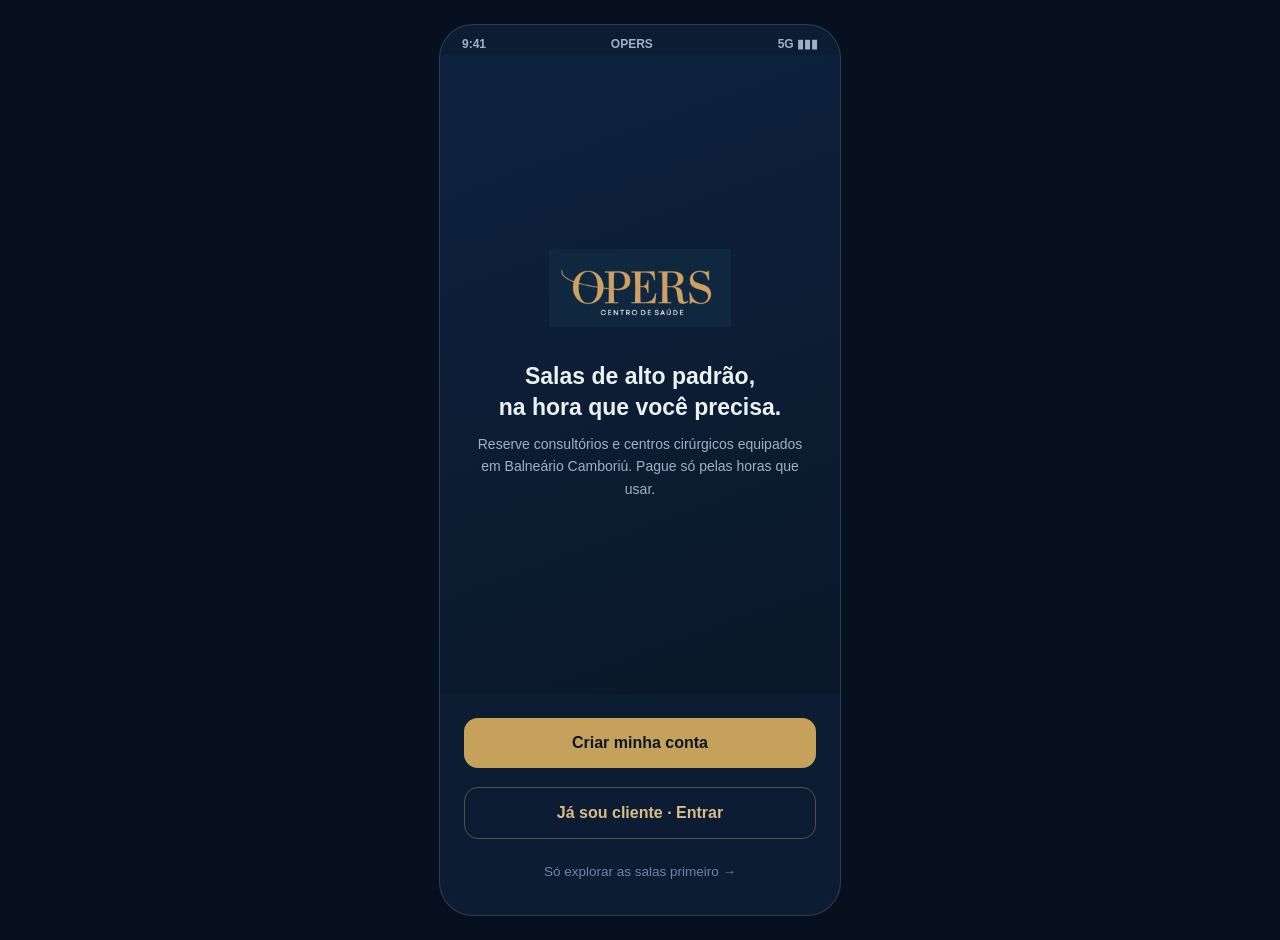
==== commit 8250b4bd: "Logo real + fotos reais das salas + fluxograma interativo" ====
--- a/app.html
+++ b/app.html
@@ -147,8 +147,7 @@
   <!-- WELCOME (não-cliente) -->
   <div class="welcome on" id="welcome">
     <div class="wtop">
-      <div class="wl">OPERS</div>
-      <div class="wsub">CENTRO DE SAÚDE</div>
+      <img src="[data-uri]" alt="OPERS Centro de Saúde" style="height:78px;width:auto;display:block;" />
       <h2>Salas de alto padrão,<br>na hora que você precisa.</h2>
       <p>Reserve consultórios e centros cirúrgicos equipados em Balneário Camboriú. Pague só pelas horas que usar.</p>
     </div>
@@ -176,7 +175,7 @@
   </div>
 
   <div class="appbar" id="topbar" style="display:none">
-    <div class="logo">OPERS</div>
+    <div class="logo"><img src="[data-uri]" alt="OPERS Centro de Saúde" style="height:28px;width:auto;display:block;" /></div>
     <div class="r">
       <span class="icon"><svg class="ic" viewBox="0 0 24 24"><path d="M18 8A6 6 0 0 0 6 8c0 7-3 9-3 9h18s-3-2-3-9M13.73 21a2 2 0 0 1-3.46 0"/></svg></span>
       <div class="av" id="topAv">MA</div>
@@ -215,7 +214,7 @@
       </div>
 
       <div class="room">
-        <div class="photo"><span class="ptag">Consultório</span><i class="icon"><svg class="ic" style="width:42px;height:42px" viewBox="0 0 24 24"><path d="M3 21h18M5 21V7l8-4v18M19 21V11l-6-3"/><path d="M9 9v.01M9 12v.01M9 15v.01M9 18v.01"/></svg></i></div>
+        <div class="photo"><span class="ptag" style="z-index:2">Consultório</span><img src="[data-uri]" alt="Consultório premium" style="position:absolute;inset:0;width:100%;height:100%;object-fit:cover" /></div>
         <div class="rb">
           <div class="rn">Consultório Premium 01</div>
           <div class="ram"><span><span class="icon"><svg class="ic sm" viewBox="0 0 24 24"><path d="M5 12h14M5 12a2 2 0 0 1 0-4h14a2 2 0 0 1 0 4"/></svg></span> Ar-condicionado</span><span><span class="icon"><svg class="ic sm" viewBox="0 0 24 24"><path d="M5 13a10 10 0 0 1 14 0M8.5 16.5a5 5 0 0 1 7 0M2 8.8a15 15 0 0 1 20 0M12 20h.01"/></svg></span> Wi-Fi</span></div>
@@ -224,7 +223,7 @@
       </div>
 
       <div class="room">
-        <div class="photo"><span class="ptag">Estética</span><i class="icon"><svg class="ic" style="width:42px;height:42px" viewBox="0 0 24 24"><path d="M3 18h18M5 18v-6a4 4 0 0 1 4-4h6a4 4 0 0 1 4 4v6M8 8V6"/></svg></i></div>
+        <div class="photo"><span class="ptag" style="z-index:2">Estética</span><img src="[data-uri]" alt="Sala de estética" style="position:absolute;inset:0;width:100%;height:100%;object-fit:cover" /></div>
         <div class="rb">
           <div class="rn">Sala de Estética 02</div>
           <div class="ram"><span><span class="icon"><svg class="ic sm" viewBox="0 0 24 24"><path d="M5 12h14M5 12a2 2 0 0 1 0-4h14a2 2 0 0 1 0 4"/></svg></span> Maca + apoio</span><span><span class="icon"><svg class="ic sm" viewBox="0 0 24 24"><path d="M5 13a10 10 0 0 1 14 0M8.5 16.5a5 5 0 0 1 7 0M2 8.8a15 15 0 0 1 20 0M12 20h.01"/></svg></span> Wi-Fi</span></div>
@@ -233,7 +232,7 @@
       </div>
 
       <div class="room">
-        <div class="photo"><span class="ptag">Centro cirúrgico</span><i class="icon"><svg class="ic" style="width:42px;height:42px" viewBox="0 0 24 24"><path d="M12 2v6M9 5h6M4 22V12h16v10M8 22v-4h8v4"/></svg></i></div>
+        <div class="photo"><span class="ptag" style="z-index:2">Centro cirúrgico</span><img src="[data-uri]" alt="Centro cirúrgico" style="position:absolute;inset:0;width:100%;height:100%;object-fit:cover" /></div>
         <div class="rb">
           <div class="rn">Centro Cirúrgico 01</div>
           <div class="ram"><span><span class="icon"><svg class="ic sm" viewBox="0 0 24 24"><path d="M20 6 9 17l-5-5"/></svg></span> Equipado</span><span><span class="icon"><svg class="ic sm" viewBox="0 0 24 24"><path d="M5 12h14M5 12a2 2 0 0 1 0-4h14a2 2 0 0 1 0 4"/></svg></span> Climatizado</span></div>
